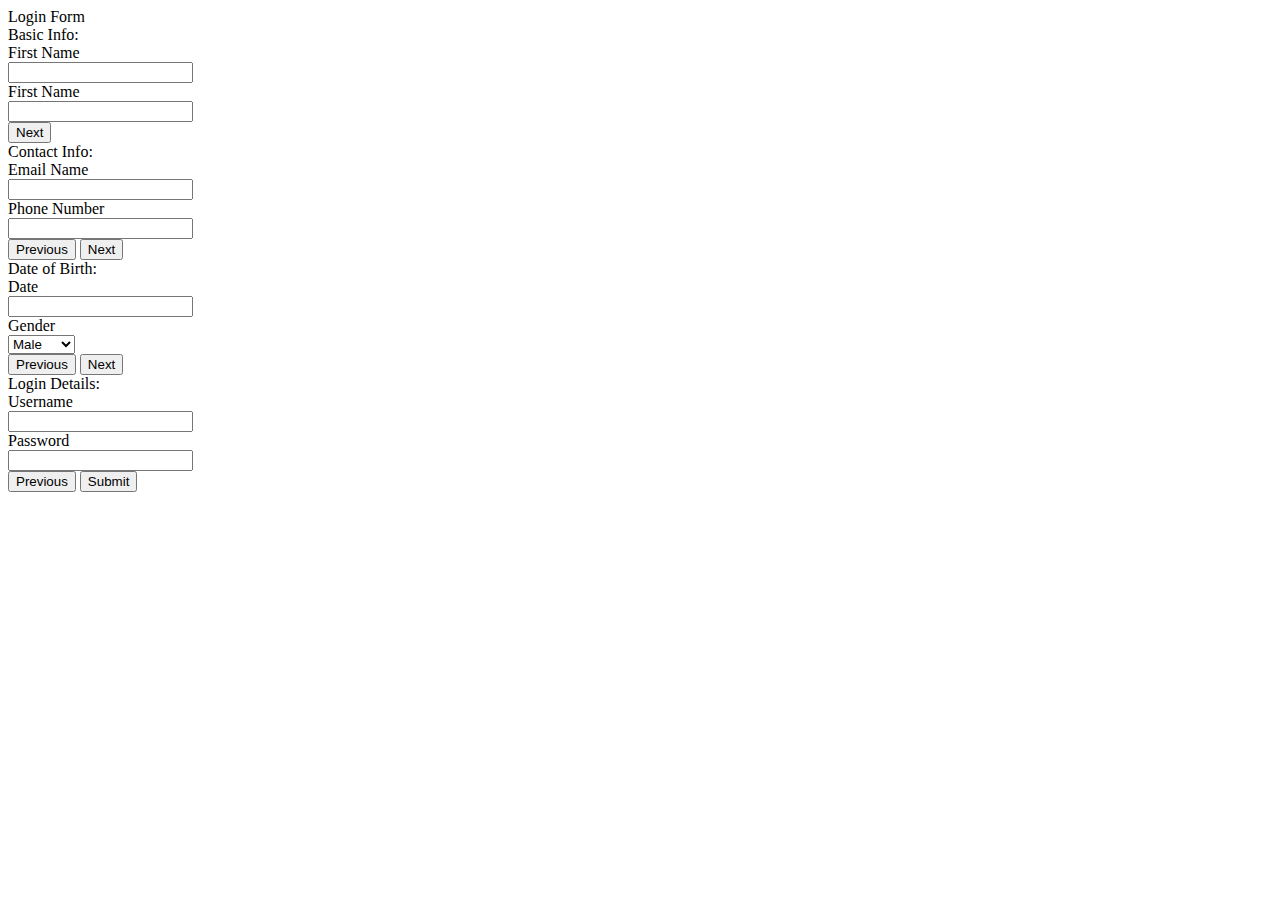
==== MultiStepFormWithStepProgressBar/index.html @ cb945ad7 "html done" ====
<!DOCTYPE html>
<html lang="en">
<head>
    <meta charset="UTF-8">
    <meta name="viewport" content="width=device-width, initial-scale=1.0">
    <title>Document</title>
</head>
<body>

    <div class="container">
        <header>Login Form</header>
        <div class="form-outer">
            <form action="#">
                <div class="page">
                    <div class="title">Basic Info:</div>
                    <div class="field">
                        <div class="label">First Name</div>
                        <input type="text">
                    </div>
                    <div class="field">
                        <div class="label">First Name</div>
                        <input type="text">
                    </div>
                    <div class="field">
                        <button>Next</button>
                    </div>
                </div>
                <div class="page">
                    <div class="title">Contact Info:</div>
                    <div class="field">
                        <div class="label">Email Name</div>
                        <input type="text">
                    </div>
                    <div class="field">
                        <div class="label">Phone Number</div>
                        <input type="number">
                    </div>
                    <div class="field btns">
                        <button class="prev-1 prev">Previous</button>
                        <button class="next-1 next">Next</button>
                    </div>
                </div>
                <div class="page">
                    <div class="title">Date of Birth:</div>
                    <div class="field">
                        <div class="label">Date</div>
                        <input type="text">
                    </div>
                    <div class="field">
                        <div class="label">Gender</div>
                        <select>
                            <option >Male</option>
                            <option >Female</option>
                            <option >Other</option>
                        </select>
                    </div>
                    <div class="field btns">
                        <button class="prev-2 prev">Previous</button>
                        <button class="next-2 next">Next</button>
                    </div>
                </div>
                <div class="page">
                    <div class="title">Login Details:</div>
                    <div class="field">
                        <div class="label">Username</div>
                        <input type="text">
                    </div>
                    <div class="field">
                        <div class="label">Password</div>
                       <input type="password">
                    </div>
                    <div class="field btns">
                        <button class="prev-3 prev">Previous</button>
                        <button class="submit">Submit</button>
                    </div>
                </div>
            </form>
        </div>
    </div>
    
</body>
</html>
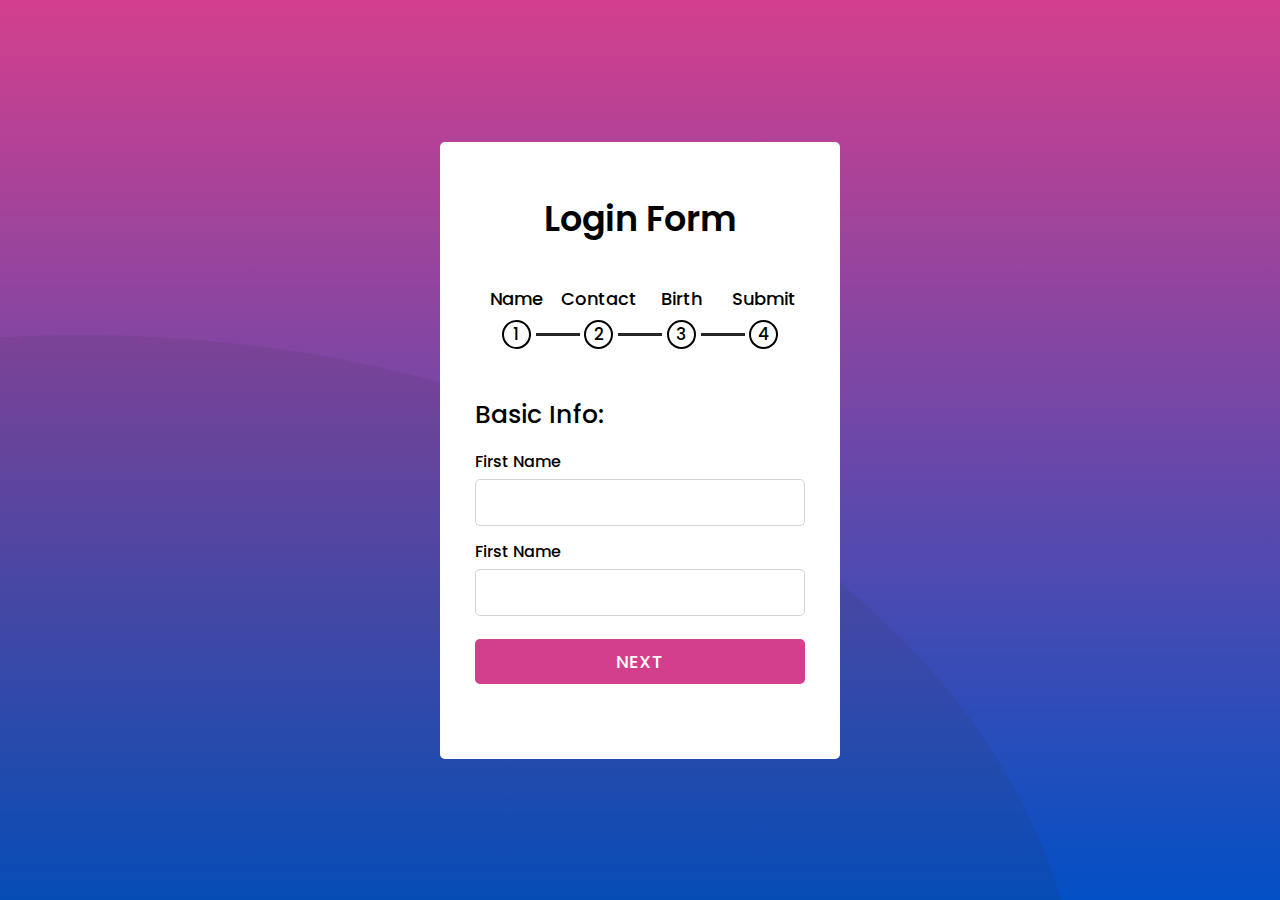
==== commit 54e9fa82: "End Multi Step Form" ====
--- a/MultiStepFormWithStepProgressBar/index.html
+++ b/MultiStepFormWithStepProgressBar/index.html
@@ -3,15 +3,48 @@
 <head>
     <meta charset="UTF-8">
     <meta name="viewport" content="width=device-width, initial-scale=1.0">
+    <link rel="stylesheet" href="https://cdnjs.cloudflare.com/ajax/libs/font-awesome/5.4.0/css/all.min.css"  /> 
+    <link rel="stylesheet" href="./style.css">
     <title>Document</title>
 </head>
 <body>
 
     <div class="container">
         <header>Login Form</header>
+
+      <div class="progress-bar">
+        <div class="step">
+                <p>Name</p>
+            <div class="bullet">
+                <span>1</span>
+            </div>
+            <div class="check fas fa-check"></div>
+        </div>
+        <div class="step">
+                <p>Contact</p>
+            <div class="bullet">
+                <span>2</span>
+            </div>
+            <div class="check fas fa-check"></div>
+        </div>
+        <div class="step">
+                <p>Birth</p>
+            <div class="bullet">
+                <span>3</span>
+            </div>
+            <div class="check fas fa-check"></div>
+        </div>
+        <div class="step">
+                <p>Submit</p>
+            <div class="bullet">
+                <span>4</span>
+            </div>
+            <div class="check fas fa-check"></div>
+        </div>
+      </div>
         <div class="form-outer">
             <form action="#">
-                <div class="page">
+                <div class="page slidepage">
                     <div class="title">Basic Info:</div>
                     <div class="field">
                         <div class="label">First Name</div>
@@ -21,7 +54,7 @@
                         <div class="label">First Name</div>
                         <input type="text">
                     </div>
-                    <div class="field">
+                    <div class="field nextBtn">
                         <button>Next</button>
                     </div>
                 </div>
@@ -77,6 +110,7 @@
             </form>
         </div>
     </div>
-    
+   
+    <script src="./script.js"></script>
 </body>
 </html>--- a/MultiStepFormWithStepProgressBar/style.css
+++ b/MultiStepFormWithStepProgressBar/style.css
@@ -0,0 +1,214 @@
+@import url('https://fonts.googleapis.com/css2?family=Poppins:wght@400;900&display=swap');
+
+
+*{
+    margin: 0;
+    padding: 0;
+    outline: none;
+    font-family: 'Poppins', sans-serif;
+}
+
+body{
+    display: flex;
+    align-items: center;
+    justify-content: center;
+    min-height: 100vh;
+
+    background: url('./bg.png'), -webkit-linear-gradient(bottom, #0250c5, #d43f8d);
+}
+
+.container{
+    width: 330px;
+    background: #fff;
+    border-radius: 5px;
+    text-align: center;
+    padding: 50px 35px 10px 35px;
+}
+
+.container header{
+    font-size: 35px;
+    font-weight: 600;
+    margin: 0 0 30px 0;
+}
+
+.container .form-outer{
+    width: 100%;
+    overflow: hidden;
+}
+
+.container .form-outer form{
+    display: flex;
+    width: 400%;
+}
+
+.form-outer form .page{
+    width: 25%;
+    transition: margin-left 0.3s ease-in-out;
+}
+
+form .page .title{
+    text-align: left;
+    font-size: 25px;
+    font-weight: 500;
+}
+
+form .page .field{
+    position: relative;
+    display: flex;
+    height: 45px;
+    width: 330px;
+    margin: 45px 0;
+}
+
+form .page .field .label{
+    position: absolute;
+    top: -30px;
+    font-weight: 500;
+}
+
+form .page .field input{
+    height: 100%;
+    width: 100%;
+    border: 1px solid lightgray;
+    border-radius: 5px;
+    font-size: 18px;
+    padding-left: 15px;
+}
+
+form .page .field button{
+    width: 100%;
+    height: 45px;
+    margin-top: -20px;
+    border: none;
+    background-color: #d43f8d;
+    color: #fff;
+    font-size: 18px;
+    font-weight: 500;
+    cursor: pointer;
+    border-radius: 5px;
+    letter-spacing: 1px;
+    text-transform: uppercase;
+    transition: .3 ease;
+}
+
+form .page .field button:hover{
+background-color: black;
+}
+
+form .page .field .btns{
+
+}
+
+form .btns button.prev{
+    margin-right: 10px;
+}
+
+form .btns button.next{
+    margin-left: 13px;
+}
+
+form .page .field select{
+    width: 100%;
+    padding-left:10px;
+    font-size: 17px;
+    font-weight: 500;
+
+}
+
+
+.container .progress-bar{
+    display: flex;
+    margin:40px 0;
+}
+
+.container .progress-bar .step{
+    position: relative;
+    text-align: center;
+    width: 100%;
+}
+
+.container .progress-bar .step p{
+    font-size: 18px;
+    font-weight: 500;
+    color:#000;
+    margin-bottom: 8px;
+    transition: all .2s ease;
+
+}
+
+.progress-bar .step p.active{
+    color: #d43f8d;
+}
+
+.progress-bar .step .bullet{
+    position: relative;
+    display: inline-block;
+    height: 25px;
+    width: 25px;
+    border: 2px solid #000;
+    border-radius: 50%;
+    font-weight: 500;
+    font-size: 17px;
+    line-height: 25px;
+}
+.progress-bar .step:last-child .bullet:before,
+.progress-bar .step:last-child .bullet:after{
+    display: none;
+}
+.progress-bar .step .bullet.active{
+    border-color: #d43f8d;
+    background-color: #d43f8d;
+}
+
+.progress-bar .step .bullet:before,
+.progress-bar .step .bullet:after{
+    position: absolute;
+    content: '';
+    height: 3px;
+    bottom: 11px;
+    right: -51px;
+    width: 44px;
+    background: #262626;
+}
+
+.progress-bar .step .bullet span{
+    font-weight: 500;
+    font-size: 17px;
+    line-height: 25px;
+    position: absolute;
+    left: 50%;
+    transform: translateX(-50%);
+}
+
+.progress-bar .step .check{
+    display: none;
+    position: absolute;
+    left: 50%;
+    top: 70%;
+    font-size: 15px;
+    transform: translate(-50%, -50%);
+}
+
+
+.progress-bar .step .bullet.active:after{
+    background: #d43f8d;
+    transform: scaleX(0);
+    transform-origin: left;
+    animation: animate 2.1s ease-in-out forwards;
+}
+
+
+@keyframes animate{
+    100%{
+        transform: scaleX(1);
+    }
+}
+
+.progress-bar .step .bullet.active span{
+    display: none;
+}
+
+.progress-bar .step .check.active{
+    display: block;
+    color: #fff;
+}
